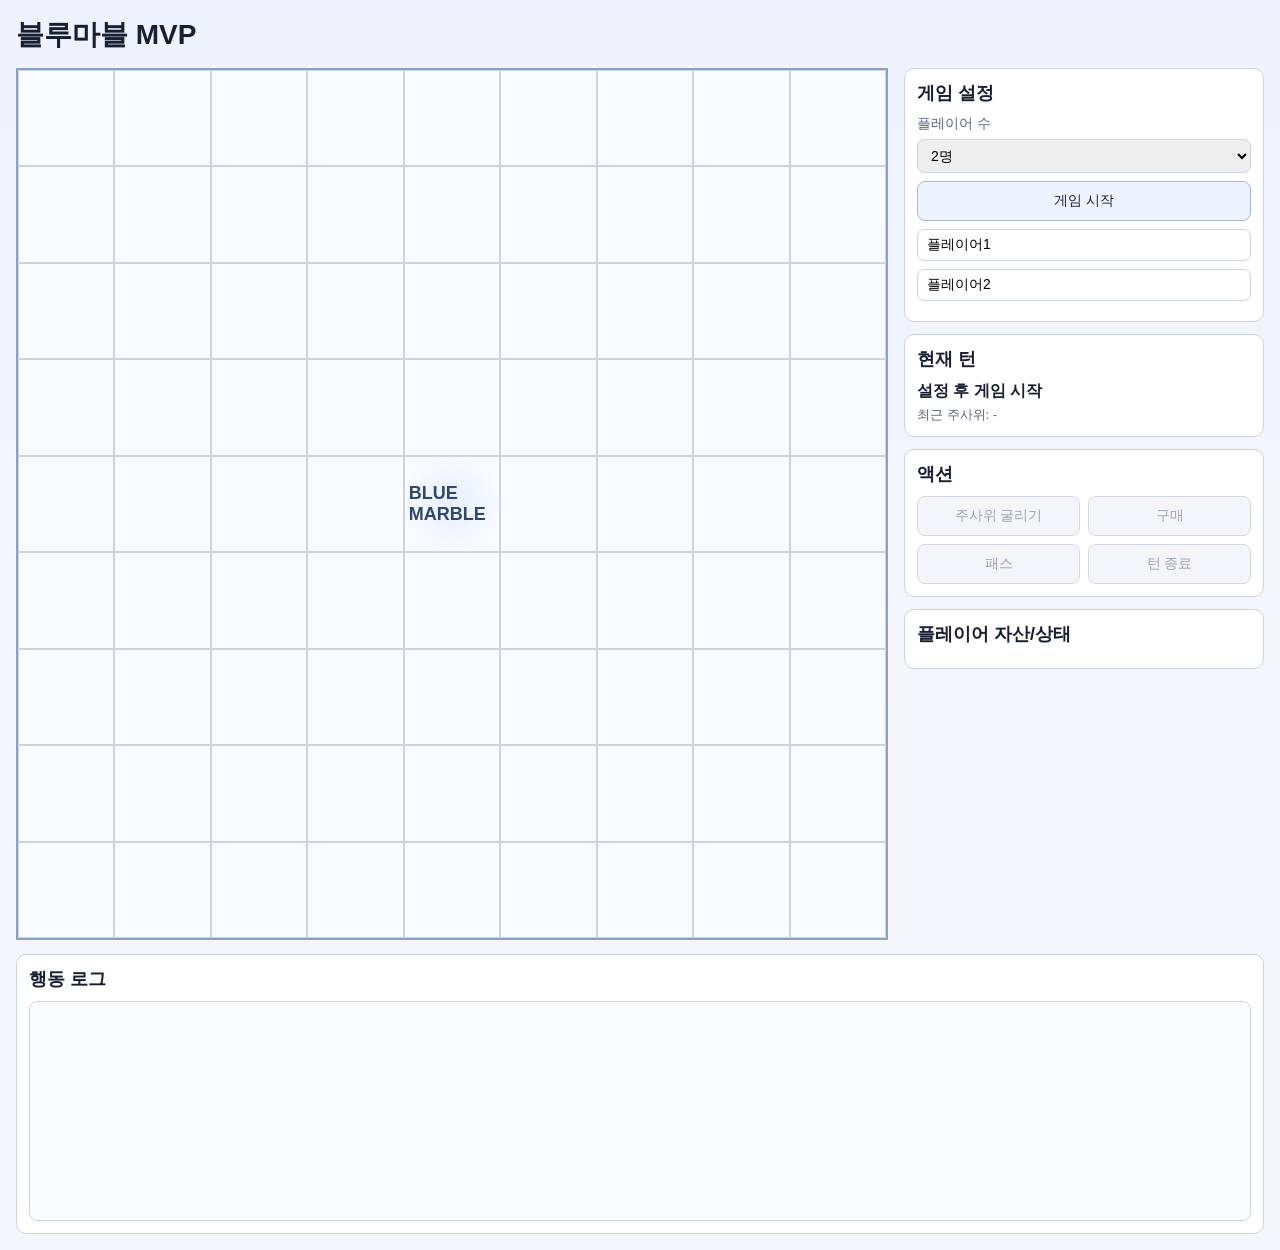
==== BlueMarble/index.html @ 724f2989 "BlueMarble" ====
﻿<!DOCTYPE html>
<html lang="ko">
<head>
  <meta charset="UTF-8" />
  <meta name="viewport" content="width=device-width, initial-scale=1.0" />
  <title>Blue Marble MVP</title>
  <link rel="stylesheet" href="style.css" />
</head>
<body>
  <main class="page">
    <h1>블루마블 MVP</h1>

    <section class="app-layout">
      <section class="board-section">
        <div id="board" class="board" aria-label="게임 보드"></div>
      </section>

      <aside class="side-panel">
        <section class="panel setup-panel">
          <h2>게임 설정</h2>
          <label for="player-count">플레이어 수</label>
          <select id="player-count">
            <option value="2" selected>2명</option>
            <option value="3">3명</option>
            <option value="4">4명</option>
          </select>
          <button id="start-btn">게임 시작</button>
          <div id="player-name-inputs" class="name-inputs"></div>
        </section>

        <section class="panel turn-panel">
          <h2>현재 턴</h2>
          <div id="turn-info" class="turn-info">설정 후 게임 시작</div>
          <div id="last-roll" class="last-roll">최근 주사위: -</div>
        </section>

        <section class="panel actions-panel">
          <h2>액션</h2>
          <div class="actions-grid">
            <button id="roll-btn">주사위 굴리기</button>
            <button id="buy-btn">구매</button>
            <button id="pass-btn">패스</button>
            <button id="end-turn-btn">턴 종료</button>
          </div>
        </section>

        <section class="panel players-panel">
          <h2>플레이어 자산/상태</h2>
          <ul id="players-list" class="players-list"></ul>
        </section>
        
      </aside>
    </section>

    <section class="panel log-panel">
      <h2>행동 로그</h2>
      <div id="log-list" class="log-list" aria-live="polite"></div>
    </section>
  </main>

  <div id="owned-cities-modal" class="modal-overlay" hidden>
    <div class="modal-card" role="dialog" aria-modal="true" aria-labelledby="owned-cities-title">
      <div class="modal-head">
        <h3 id="owned-cities-title">보유 도시</h3>
        <button id="owned-cities-close" class="modal-close" type="button" aria-label="닫기">닫기</button>
      </div>
      <div id="owned-cities-body" class="modal-body"></div>
    </div>
  </div>

  <div id="city-arrival-modal" class="modal-overlay" hidden>
    <div class="modal-card" role="dialog" aria-modal="true" aria-labelledby="city-arrival-title">
      <div class="modal-head">
        <h3 id="city-arrival-title">도시 정보</h3>
        <button id="city-arrival-close" class="modal-close" type="button" aria-label="닫기">닫기</button>
      </div>
      <div id="city-arrival-body" class="modal-body"></div>
      <div class="modal-actions">
        <button id="city-buy-btn" type="button">구매</button>
        <button id="city-pass-btn" type="button">패스</button>
        <button id="city-end-btn" type="button">턴 종료</button>
        <button id="city-build-house-btn" type="button">집 건설</button>
        <button id="city-build-building-btn" type="button">빌딩 건설</button>
        <button id="city-build-hotel-btn" type="button">호텔 건설</button>
      </div>
    </div>
  </div>

  <div id="toast-container" class="toast-container" aria-live="polite" aria-atomic="false"></div>

  <script src="app.js" defer></script>
</body>
</html>
---- BlueMarble/style.css ----
﻿:root {
  --bg: #f4f6fb;
  --panel: #ffffff;
  --line: #ccd3e0;
  --text: #172033;
  --muted: #5c677d;
  --start: #d8f3dc;
  --city: #e6eefc;
  --event: #fff3cd;
  --tax: #ffdce0;
  --island: #dcefff;
}

* {
  box-sizing: border-box;
}

body {
  margin: 0;
  background: linear-gradient(180deg, #eef3ff 0%, var(--bg) 60%);
  color: var(--text);
  font-family: "Segoe UI", "Noto Sans KR", sans-serif;
}

.page {
  max-width: 1300px;
  margin: 0 auto;
  padding: 16px;
}

h1,
h2 {
  margin: 0 0 10px;
}

h1 {
  font-size: 28px;
  margin-bottom: 14px;
}

h2 {
  font-size: 18px;
}

.app-layout {
  display: flex;
  gap: 16px;
  align-items: stretch;
}

.board-section {
  flex: 1;
  min-width: 0;
}

.board {
  --rows: 9;
  --cols: 9;
  display: grid;
  grid-template-columns: repeat(var(--cols), minmax(0, 1fr));
  grid-template-rows: repeat(var(--rows), minmax(0, 1fr));
  aspect-ratio: 1 / 1;
  width: 100%;
  border: 2px solid #8ca1c4;
  background: #f8fbff;
}

.board-cell {
  border: 1px solid var(--line);
  min-height: 62px;
  position: relative;
  padding: 4px;
  overflow: hidden;
  display: flex;
  flex-direction: column;
  gap: 2px;
}

.board-empty {
  background: #f8fbff;
}

.board-center {
  display: flex;
  align-items: center;
  justify-content: center;
  font-weight: 700;
  color: #32466b;
  font-size: 18px;
  background: radial-gradient(circle at center, #e7efff 0%, #f8fbff 75%);
}

.type-start {
  background: var(--start);
}

.type-city {
  background: var(--city);
}

.type-event {
  background: var(--event);
}

.type-tax {
  background: var(--tax);
}

.type-island {
  background: var(--island);
}

.tile-name {
  font-size: 12px;
  font-weight: 700;
  line-height: 1.2;
}

.tile-meta,
.tile-owner,
.tile-econ {
  font-size: 10px;
  line-height: 1.1;
  color: #334155;
}

.tokens {
  position: absolute;
  right: 4px;
  bottom: 4px;
  display: grid;
  grid-template-columns: repeat(2, auto);
  gap: 3px;
}

.token {
  width: 18px;
  height: 18px;
  border-radius: 999px;
  border: 1px solid rgba(0, 0, 0, 0.35);
  color: #ffffff;
  font-size: 10px;
  line-height: 16px;
  text-align: center;
  font-weight: 700;
}

.side-panel {
  width: 360px;
  display: flex;
  flex-direction: column;
  gap: 12px;
}

.panel {
  background: var(--panel);
  border: 1px solid var(--line);
  border-radius: 10px;
  padding: 12px;
}

.setup-panel label {
  display: block;
  margin-bottom: 6px;
  font-size: 14px;
  color: var(--muted);
}

.setup-panel select,
.setup-panel input {
  width: 100%;
  margin-bottom: 8px;
  border: 1px solid var(--line);
  border-radius: 7px;
  padding: 7px 9px;
  font-size: 14px;
}

.setup-panel button {
  width: 100%;
  margin-bottom: 8px;
  border: 1px solid #a9b6cf;
  background: #eef4ff;
  color: #18243a;
  border-radius: 8px;
  padding: 10px;
  font-size: 14px;
  cursor: pointer;
}

.setup-panel button:disabled {
  background: #f3f5f9;
  color: #9aa4b5;
  border-color: #d3d9e4;
  cursor: not-allowed;
}

.turn-info {
  font-size: 16px;
  font-weight: 700;
}

.last-roll {
  margin-top: 4px;
  color: var(--muted);
  font-size: 13px;
}

.players-list {
  list-style: none;
  margin: 0;
  padding: 0;
  display: flex;
  flex-direction: column;
  gap: 8px;
}

.player-item {
  border: 1px solid var(--line);
  border-radius: 8px;
  padding: 8px;
  background: #f9fbff;
  font-size: 13px;
}

.player-item.active {
  border-color: #3b82f6;
  background: #eaf2ff;
}

.player-item.bankrupt {
  opacity: 0.6;
  background: #f1f3f7;
}

.player-head {
  display: flex;
  justify-content: space-between;
  gap: 8px;
  font-weight: 700;
}

.player-lines {
  margin-top: 4px;
  color: #334155;
  line-height: 1.35;
}

.player-owned-btn {
  margin-top: 6px;
  border: 1px solid #95a5c2;
  border-radius: 6px;
  background: #f0f5ff;
  color: #1d2b46;
  padding: 4px 8px;
  font-size: 12px;
  cursor: pointer;
}

.player-owned-btn:disabled {
  cursor: not-allowed;
  color: #8a95ab;
  background: #f3f6fb;
  border-color: #c9d1df;
}

.actions-grid {
  display: grid;
  grid-template-columns: repeat(2, minmax(0, 1fr));
  gap: 8px;
}

.actions-grid button {
  border: 1px solid #a9b6cf;
  background: #eef4ff;
  color: #18243a;
  border-radius: 8px;
  padding: 10px;
  font-size: 14px;
  cursor: pointer;
}

.actions-grid button:disabled {
  background: #f3f5f9;
  color: #9aa4b5;
  border-color: #d3d9e4;
  cursor: not-allowed;
}

.log-panel {
  margin-top: 14px;
}

.log-list {
  height: 220px;
  overflow-y: auto;
  border: 1px solid var(--line);
  border-radius: 8px;
  background: #fbfcff;
  padding: 8px;
  font-family: Consolas, "Courier New", monospace;
  font-size: 12px;
  line-height: 1.35;
}

.log-line {
  padding: 2px 0;
  border-bottom: 1px dashed #e1e5ee;
}

.log-line:last-child {
  border-bottom: 0;
}

.modal-overlay {
  position: fixed;
  inset: 0;
  background: rgba(8, 16, 30, 0.45);
  display: flex;
  align-items: center;
  justify-content: center;
  padding: 18px;
  z-index: 1000;
}

.modal-overlay[hidden] {
  display: none;
}

.modal-card {
  width: min(520px, 100%);
  max-height: min(78vh, 620px);
  background: #ffffff;
  border: 1px solid #b9c4d8;
  border-radius: 12px;
  display: flex;
  flex-direction: column;
  overflow: hidden;
}

.modal-head {
  display: flex;
  justify-content: space-between;
  align-items: center;
  gap: 8px;
  padding: 12px;
  border-bottom: 1px solid #d6dde9;
}

.modal-head h3 {
  margin: 0;
  font-size: 18px;
}

.modal-close {
  border: 1px solid #a8b5cc;
  background: #f0f4fc;
  border-radius: 7px;
  padding: 6px 10px;
  font-size: 13px;
  cursor: pointer;
}

.modal-body {
  padding: 12px;
  overflow-y: auto;
  font-size: 13px;
}

.modal-actions {
  display: grid;
  grid-template-columns: repeat(3, minmax(0, 1fr));
  gap: 8px;
  padding: 12px;
  border-top: 1px solid #d6dde9;
  background: #f8fbff;
}

.modal-actions button {
  border: 1px solid #a9b6cf;
  background: #eef4ff;
  color: #18243a;
  border-radius: 8px;
  padding: 9px 8px;
  font-size: 13px;
  cursor: pointer;
}

.modal-actions button:disabled {
  background: #f3f5f9;
  color: #9aa4b5;
  border-color: #d3d9e4;
  cursor: not-allowed;
}

.city-info-lines {
  display: flex;
  flex-direction: column;
  gap: 6px;
}

.city-info-line {
  border: 1px solid #d1d9e7;
  border-radius: 8px;
  background: #f8fbff;
  padding: 8px;
}

.owned-list {
  list-style: none;
  margin: 0;
  padding: 0;
  display: flex;
  flex-direction: column;
  gap: 6px;
}

.owned-list li {
  border: 1px solid #d1d9e7;
  border-radius: 8px;
  padding: 8px;
  background: #f8fbff;
}

.toast-container {
  position: fixed;
  left: 16px;
  top: 16px;
  display: flex;
  flex-direction: column;
  gap: 8px;
  z-index: 1200;
  pointer-events: none;
}

.toast {
  min-width: 260px;
  max-width: min(420px, calc(100vw - 24px));
  border: 1px solid #9fb0cc;
  border-radius: 10px;
  background: #ffffff;
  color: #172033;
  padding: 10px 12px;
  box-shadow: 0 8px 20px rgba(12, 24, 45, 0.2);
  font-size: 13px;
  line-height: 1.35;
  pointer-events: auto;
  animation: toast-in 180ms ease-out;
}

.toast.closing {
  animation: toast-out 180ms ease-in forwards;
}

@keyframes toast-in {
  from {
    opacity: 0;
    transform: translateY(8px);
  }
  to {
    opacity: 1;
    transform: translateY(0);
  }
}

@keyframes toast-out {
  from {
    opacity: 1;
    transform: translateY(0);
  }
  to {
    opacity: 0;
    transform: translateY(8px);
  }
}

@media (max-width: 1024px) {
  .side-panel {
    width: 320px;
  }

  .board-cell {
    min-height: 56px;
  }
}

@media (max-width: 860px) {
  .app-layout {
    flex-direction: column;
  }

  .side-panel {
    width: 100%;
  }

  .board-cell {
    min-height: 50px;
  }
}

@media (max-width: 560px) {
  h1 {
    font-size: 24px;
  }

  .board-cell {
    min-height: 42px;
    padding: 3px;
  }

  .tile-name {
    font-size: 10px;
  }

  .tile-meta,
  .tile-owner,
  .tile-econ {
    font-size: 9px;
  }

  .token {
    width: 16px;
    height: 16px;
    line-height: 14px;
    font-size: 9px;
  }

  .actions-grid {
    grid-template-columns: 1fr;
  }

  .log-list {
    height: 190px;
  }

  .modal-actions {
    grid-template-columns: 1fr;
  }

  .toast-container {
    left: 12px;
    right: 12px;
    top: 12px;
  }

  .toast {
    min-width: 0;
    max-width: 100%;
  }
}
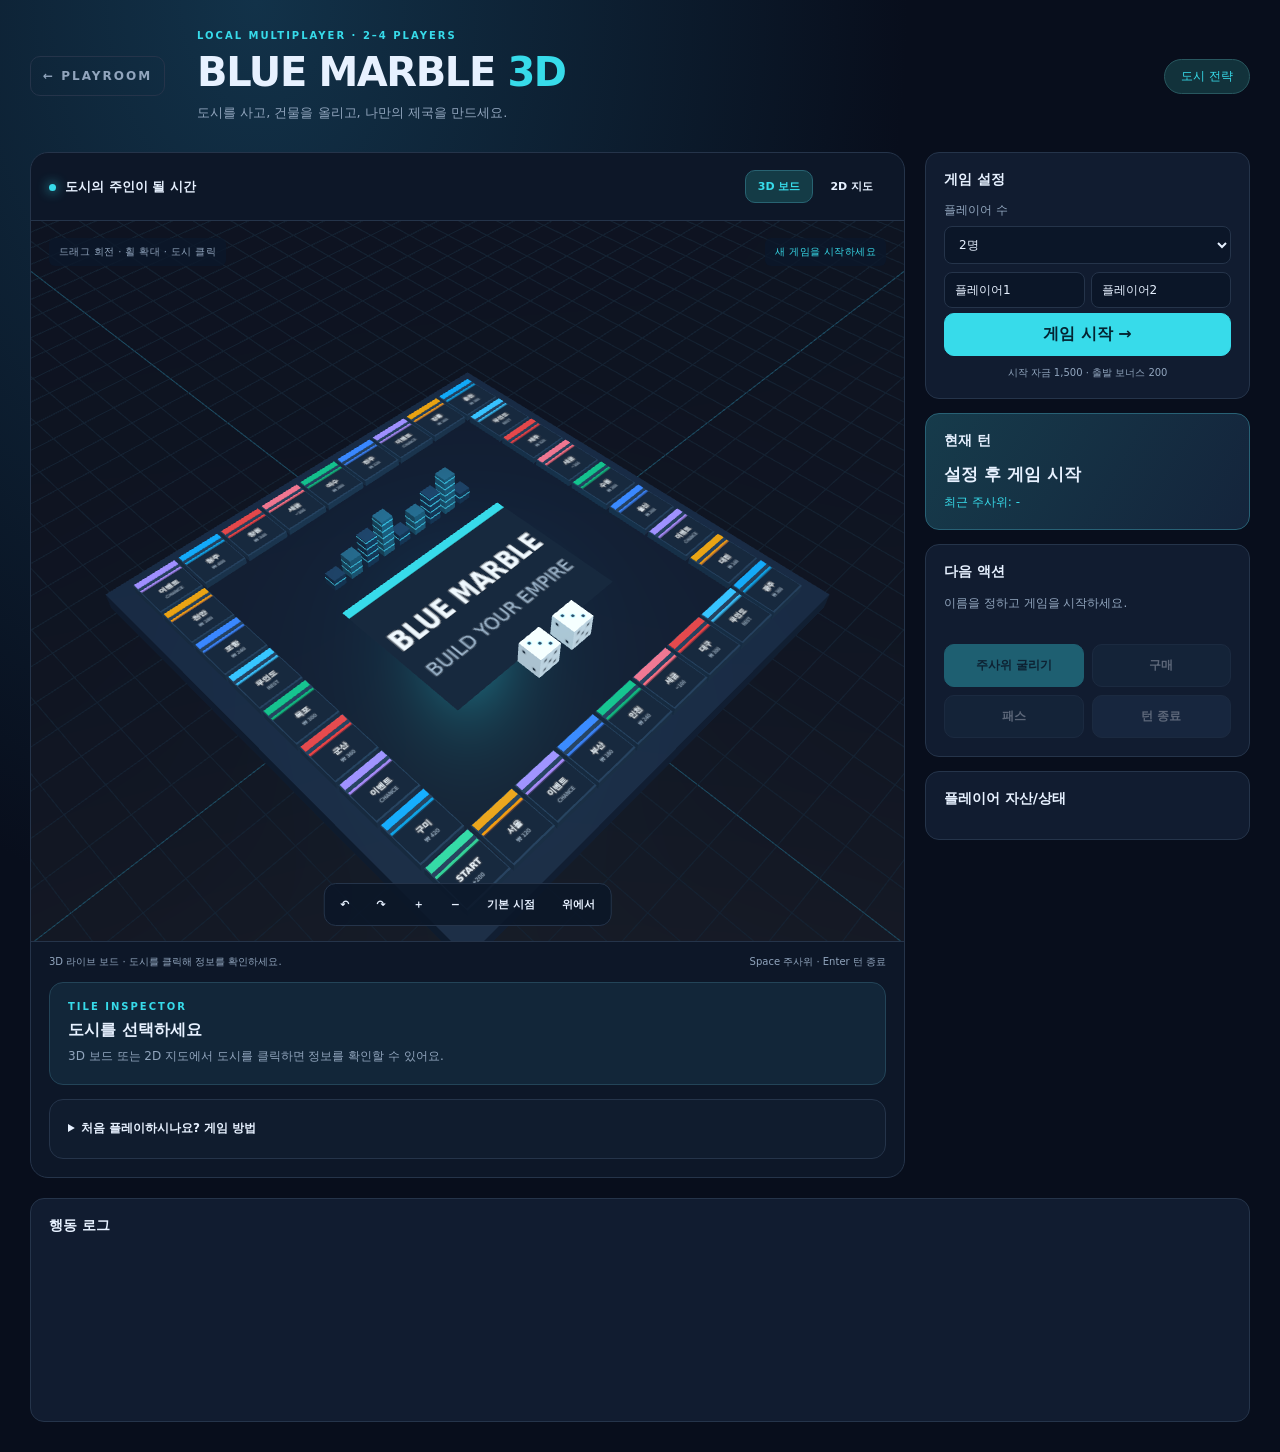
==== commit aec74384: "Improve PLAYROOM UI and playable 3D experiences across all games" ====
--- a/BlueMarble/index.html
+++ b/BlueMarble/index.html
@@ -1,18 +1,35 @@
-﻿<!DOCTYPE html>
+<!DOCTYPE html>
 <html lang="ko">
 <head>
   <meta charset="UTF-8" />
   <meta name="viewport" content="width=device-width, initial-scale=1.0" />
-  <title>Blue Marble MVP</title>
+  <meta name="theme-color" content="#080e1c" />
+  <title>Blue Marble 3D — PLAYROOM</title>
   <link rel="stylesheet" href="style.css" />
 </head>
 <body>
   <main class="page">
-    <h1>블루마블 MVP</h1>
+    <header class="game-header">
+      <a class="back-link" href="../">← PLAYROOM</a>
+      <div><p class="eyebrow">LOCAL MULTIPLAYER · 2–4 PLAYERS</p><h1>BLUE MARBLE <span>3D</span></h1><p class="subtitle">도시를 사고, 건물을 올리고, 나만의 제국을 만드세요.</p></div>
+      <span class="header-badge">도시 전략</span>
+    </header>
 
     <section class="app-layout">
       <section class="board-section">
+        <div class="board-toolbar">
+          <div><span class="live-dot"></span><strong>도시의 주인이 될 시간</strong></div>
+          <div class="view-switch" role="group" aria-label="보드 보기"><button id="view-3d" type="button" aria-pressed="false" disabled>3D 보드</button><button id="view-2d" type="button" aria-pressed="true">2D 지도</button></div>
+        </div>
+        <div id="scene-wrap" class="scene-wrap" hidden>
+          <div id="scene-3d" class="scene-3d" aria-label="3D 블루마블 보드. 드래그로 회전, 휠로 확대. 도시는 클릭해서 확인하세요."></div>
+          <div class="scene-caption"><span>드래그 회전 · 휠 확대 · 도시 클릭</span><span id="scene-status">3D 준비 중</span></div>
+          <div class="camera-controls" role="group" aria-label="카메라 조절"><button id="camera-left" type="button" aria-label="왼쪽 회전">↶</button><button id="camera-right" type="button" aria-label="오른쪽 회전">↷</button><button id="camera-in" type="button" aria-label="확대">＋</button><button id="camera-out" type="button" aria-label="축소">−</button><button id="camera-home" type="button">기본 시점</button><button id="camera-top" type="button">위에서</button></div>
+        </div>
         <div id="board" class="board" aria-label="게임 보드"></div>
+        <div class="board-footer"><span id="view-status" role="status">2D 지도 · 3D 보드를 준비하고 있습니다.</span><span>Space 주사위 · Enter 턴 종료</span></div>
+        <section class="panel tile-inspector" aria-live="polite"><div><p class="eyebrow">TILE INSPECTOR</p><h2 id="tile-inspector-title">도시를 선택하세요</h2><p id="tile-inspector-info">3D 보드 또는 2D 지도에서 도시를 클릭하면 정보를 확인할 수 있어요.</p></div><button id="inspect-action" type="button" hidden>현재 도시 액션</button></section>
+        <details class="panel rules-panel"><summary>처음 플레이하시나요? 게임 방법</summary><p>2~4명이 한 기기에서 번갈아 플레이합니다. 이름을 정한 뒤 게임을 시작하고 주사위를 굴리세요. 빈 도시에 도착하면 구매하거나 패스할 수 있습니다. 본인 도시에 집·빌딩·호텔을 지어 임대료를 올리고, 상대 도시에 도착하면 임대료를 냅니다.</p><p>출발점을 지나면 200을 받고, 세금은 100, 무인도는 다음 턴 한 번 쉬기입니다. 이벤트는 이동·은행 납부·도시 강탈을 일으킵니다. 마지막까지 파산하지 않은 플레이어가 승리합니다.</p></details>
       </section>
 
       <aside class="side-panel">
@@ -24,8 +41,8 @@
             <option value="3">3명</option>
             <option value="4">4명</option>
           </select>
-          <button id="start-btn">게임 시작</button>
           <div id="player-name-inputs" class="name-inputs"></div>
+          <button id="start-btn">게임 시작</button><p class="setup-hint">시작 자금 1,500 · 출발 보너스 200</p>
         </section>
 
         <section class="panel turn-panel">
@@ -35,7 +52,7 @@
         </section>
 
         <section class="panel actions-panel">
-          <h2>액션</h2>
+          <h2>다음 액션</h2><p id="action-hint" class="action-hint">플레이어 이름을 정하고 게임을 시작하세요.</p>
           <div class="actions-grid">
             <button id="roll-btn">주사위 굴리기</button>
             <button id="buy-btn">구매</button>
@@ -89,5 +106,6 @@
   <div id="toast-container" class="toast-container" aria-live="polite" aria-atomic="false"></div>
 
   <script src="app.js" defer></script>
+  <script type="module" src="scene.js"></script>
 </body>
 </html>
--- a/BlueMarble/style.css
+++ b/BlueMarble/style.css
@@ -1,550 +1,896 @@
-﻿:root {
-  --bg: #f4f6fb;
-  --panel: #ffffff;
-  --line: #ccd3e0;
-  --text: #172033;
-  --muted: #5c677d;
-  --start: #d8f3dc;
-  --city: #e6eefc;
-  --event: #fff3cd;
-  --tax: #ffdce0;
-  --island: #dcefff;
+:root {
+  color-scheme:dark;
+  --bg:#080e1c;
+  --panel:#111c30;
+  --line:#25344a;
+  --text:#e7f1ff;
+  --muted:#91a5bd;
+  --accent:#37dbea;
+  --start:#133e35;
+  --city:#182c43;
+  --event:#30254b;
+  --tax:#442634;
+  --island:#173c51;
+  font-family:Inter,"Noto Sans KR",system-ui,sans-serif;
 }
 
 * {
-  box-sizing: border-box;
+  box-sizing:border-box;
 }
 
 body {
-  margin: 0;
-  background: linear-gradient(180deg, #eef3ff 0%, var(--bg) 60%);
-  color: var(--text);
-  font-family: "Segoe UI", "Noto Sans KR", sans-serif;
+  margin:0;
+  background:radial-gradient(ellipse at 20% 0,#123249 0,transparent 45%),var(--bg);
+  color:var(--text);
+}
+
+button,input,select {
+  font:inherit;
+}
+
+button,a,input,select,summary {
+  touch-action:manipulation;
+}
+
+button {
+  border:1px solid #30465f;
+  background:#1b3048;
+  color:var(--text);
+  border-radius:10px;
+  padding:10px 14px;
+  cursor:pointer;
+  font-weight:600;
+  transition:background .15s,border-color .15s;
+}
+
+button:hover:not(:disabled) {
+  border-color:var(--accent);
+  background:#25405b;
+}
+
+button:disabled {
+  opacity:.35;
+  cursor:not-allowed;
+}
+
+button:focus-visible,a:focus-visible,input:focus-visible,select:focus-visible,summary:focus-visible,.board-cell:focus-visible {
+  outline:3px solid var(--accent);
+  outline-offset:3px;
+}
+
+[hidden] {
+  display:none!important;
 }
 
 .page {
-  max-width: 1300px;
-  margin: 0 auto;
-  padding: 16px;
-}
-
-h1,
+  max-width:1500px;
+  margin:auto;
+  padding:30px;
+}
+
+.game-header {
+  display:flex;
+  align-items:center;
+  gap:32px;
+  margin:0 0 30px;
+}
+
+.back-link {
+  color:var(--muted);
+  text-decoration:none;
+  font-size:12px;
+  font-weight:800;
+  letter-spacing:2px;
+  border:1px solid var(--line);
+  border-radius:10px;
+  padding:12px;
+  white-space:nowrap;
+}
+
+.back-link:hover {
+  color:var(--accent);
+}
+
+.eyebrow {
+  color:var(--accent);
+  letter-spacing:2px;
+  font-size:10px;
+  font-weight:800;
+  margin:0 0 8px;
+}
+
+h1 {
+  font-size:clamp(23px,3.3vw,40px);
+  letter-spacing:-1.4px;
+  margin:0;
+  font-weight:900;
+}
+
+h1 span {
+  color:var(--accent);
+}
+
+.subtitle {
+  font-size:13px;
+  color:var(--muted);
+  margin:9px 0 0;
+}
+
+.header-badge {
+  margin-left:auto;
+  white-space:nowrap;
+  border:1px solid #28575f;
+  background:#12323b;
+  color:var(--accent);
+  border-radius:100px;
+  padding:8px 16px;
+  font-size:12px;
+}
+
+.app-layout {
+  display:grid;
+  grid-template-columns:minmax(0,1fr) 325px;
+  gap:20px;
+  align-items:start;
+}
+
+.board-section {
+  min-width:0;
+  border:1px solid var(--line);
+  background:#0d1728;
+  border-radius:18px;
+  overflow:hidden;
+}
+
+.board-toolbar {
+  display:flex;
+  justify-content:space-between;
+  align-items:center;
+  gap:10px;
+  padding:17px 18px;
+  border-bottom:1px solid var(--line);
+  font-size:13px;
+}
+
+.live-dot {
+  display:inline-block;
+  background:var(--accent);
+  width:7px;
+  height:7px;
+  border-radius:50%;
+  margin-right:9px;
+  box-shadow:0 0 12px #37dbea;
+}
+
+.view-switch {
+  display:flex;
+  gap:4px;
+}
+
+.view-switch button {
+  font-size:11px;
+  padding:8px 12px;
+  background:transparent;
+  border-color:transparent;
+  white-space:nowrap;
+}
+
+.view-switch button[aria-pressed="true"] {
+  background:#143b46;
+  color:var(--accent);
+  border-color:#286372;
+}
+
+.scene-wrap {
+  position:relative;
+}
+
+.scene-3d {
+  height:clamp(410px,57vw,720px);
+  width:100%;
+  overflow:hidden;
+}
+
+.scene-3d canvas {
+  width:100%;
+  height:100%;
+  display:block;
+  touch-action:none;
+  cursor:grab;
+}
+
+.scene-3d canvas:active {
+  cursor:grabbing;
+}
+
+.scene-caption {
+  position:absolute;
+  top:17px;
+  left:18px;
+  right:18px;
+  display:flex;
+  justify-content:space-between;
+  gap:12px;
+  pointer-events:none;
+  font-size:10px;
+  color:var(--muted);
+  letter-spacing:.4px;
+}
+
+.scene-caption span {
+  padding:7px 10px;
+  background:#0c182bba;
+  border-radius:6px;
+}
+
+#scene-status {
+  color:var(--accent);
+}
+
+.camera-controls {
+  position:absolute;
+  bottom:15px;
+  left:50%;
+  transform:translateX(-50%);
+  display:flex;
+  gap:5px;
+  background:#0b1729d9;
+  padding:5px;
+  border:1px solid var(--line);
+  border-radius:12px;
+  white-space:nowrap;
+}
+
+.camera-controls button {
+  padding:7px 10px;
+  font-size:11px;
+  border-color:transparent;
+  background:transparent;
+}
+
+.board-footer {
+  display:flex;
+  justify-content:space-between;
+  gap:10px;
+  padding:13px 18px;
+  border-top:1px solid var(--line);
+  font-size:10px;
+  color:var(--muted);
+}
+
+.board-footer span:last-child {
+  white-space:nowrap;
+}
+
+.board {
+  --rows:9;
+  --cols:9;
+  display:grid;
+  grid-template-columns:repeat(var(--cols),minmax(0,1fr));
+  grid-template-rows:repeat(var(--rows),minmax(0,1fr));
+  aspect-ratio:1/1;
+  width:100%;
+  background:#0d1728;
+}
+
+.board-cell {
+  border:1px solid #26394e;
+  min-height:48px;
+  position:relative;
+  padding:5px;
+  overflow:hidden;
+  display:flex;
+  flex-direction:column;
+  gap:3px;
+}
+
+.board-cell[data-tile-id] {
+  cursor:pointer;
+}
+
+.board-cell[data-tile-id]:hover {
+  filter:brightness(1.3);
+}
+
+.board-empty {
+  background:#0d1728;
+  border-color:#0d1728;
+}
+
+.board-center {
+  display:flex;
+  align-items:center;
+  justify-content:center;
+  color:var(--accent);
+  font-size:12px;
+  font-weight:900;
+}
+
+.type-start {
+  background:var(--start);
+}
+
+.type-city {
+  background:var(--city);
+}
+
+.type-event {
+  background:var(--event);
+}
+
+.type-tax {
+  background:var(--tax);
+}
+
+.type-island {
+  background:var(--island);
+}
+
+.tile-name {
+  font-size:12px;
+  font-weight:700;
+  line-height:1.2;
+}
+
+.tile-meta,.tile-owner,.tile-econ {
+  font-size:9px;
+  line-height:1.25;
+  color:#adc3da;
+}
+
+.tokens {
+  position:absolute;
+  right:4px;
+  bottom:4px;
+  display:grid;
+  grid-template-columns:repeat(2,auto);
+  gap:3px;
+}
+
+.token {
+  width:18px;
+  height:18px;
+  border-radius:50%;
+  border:1px solid #ffffff80;
+  color:#fff;
+  font-size:10px;
+  line-height:16px;
+  text-align:center;
+  font-weight:700;
+}
+
+.side-panel {
+  display:flex;
+  flex-direction:column;
+  gap:14px;
+}
+
+.panel {
+  background:var(--panel);
+  border:1px solid var(--line);
+  border-radius:14px;
+  padding:18px;
+}
+
 h2 {
-  margin: 0 0 10px;
-}
-
-h1 {
-  font-size: 28px;
-  margin-bottom: 14px;
-}
-
-h2 {
-  font-size: 18px;
-}
-
-.app-layout {
-  display: flex;
-  gap: 16px;
-  align-items: stretch;
-}
-
-.board-section {
-  flex: 1;
-  min-width: 0;
-}
-
-.board {
-  --rows: 9;
-  --cols: 9;
-  display: grid;
-  grid-template-columns: repeat(var(--cols), minmax(0, 1fr));
-  grid-template-rows: repeat(var(--rows), minmax(0, 1fr));
-  aspect-ratio: 1 / 1;
-  width: 100%;
-  border: 2px solid #8ca1c4;
-  background: #f8fbff;
-}
-
-.board-cell {
-  border: 1px solid var(--line);
-  min-height: 62px;
-  position: relative;
-  padding: 4px;
-  overflow: hidden;
-  display: flex;
-  flex-direction: column;
-  gap: 2px;
-}
-
-.board-empty {
-  background: #f8fbff;
-}
-
-.board-center {
-  display: flex;
-  align-items: center;
-  justify-content: center;
-  font-weight: 700;
-  color: #32466b;
-  font-size: 18px;
-  background: radial-gradient(circle at center, #e7efff 0%, #f8fbff 75%);
-}
-
-.type-start {
-  background: var(--start);
-}
-
-.type-city {
-  background: var(--city);
-}
-
-.type-event {
-  background: var(--event);
-}
-
-.type-tax {
-  background: var(--tax);
-}
-
-.type-island {
-  background: var(--island);
-}
-
-.tile-name {
-  font-size: 12px;
-  font-weight: 700;
-  line-height: 1.2;
-}
-
-.tile-meta,
-.tile-owner,
-.tile-econ {
-  font-size: 10px;
-  line-height: 1.1;
-  color: #334155;
-}
-
-.tokens {
-  position: absolute;
-  right: 4px;
-  bottom: 4px;
-  display: grid;
-  grid-template-columns: repeat(2, auto);
-  gap: 3px;
-}
-
-.token {
-  width: 18px;
-  height: 18px;
-  border-radius: 999px;
-  border: 1px solid rgba(0, 0, 0, 0.35);
-  color: #ffffff;
-  font-size: 10px;
-  line-height: 16px;
-  text-align: center;
-  font-weight: 700;
-}
-
-.side-panel {
-  width: 360px;
-  display: flex;
-  flex-direction: column;
-  gap: 12px;
-}
-
-.panel {
-  background: var(--panel);
-  border: 1px solid var(--line);
-  border-radius: 10px;
-  padding: 12px;
+  font-size:14px;
+  margin:0 0 13px;
 }
 
 .setup-panel label {
-  display: block;
-  margin-bottom: 6px;
-  font-size: 14px;
-  color: var(--muted);
-}
-
-.setup-panel select,
-.setup-panel input {
-  width: 100%;
-  margin-bottom: 8px;
-  border: 1px solid var(--line);
-  border-radius: 7px;
-  padding: 7px 9px;
-  font-size: 14px;
+  display:block;
+  margin-bottom:7px;
+  font-size:12px;
+  color:var(--muted);
+}
+
+input,select {
+  width:100%;
+  background:#0b1628;
+  color:var(--text);
+  border:1px solid var(--line);
+  border-radius:8px;
+  padding:10px;
+  margin-bottom:8px;
+  font-size:12px;
 }
 
 .setup-panel button {
-  width: 100%;
-  margin-bottom: 8px;
-  border: 1px solid #a9b6cf;
-  background: #eef4ff;
-  color: #18243a;
-  border-radius: 8px;
-  padding: 10px;
-  font-size: 14px;
-  cursor: pointer;
-}
-
-.setup-panel button:disabled {
-  background: #f3f5f9;
-  color: #9aa4b5;
-  border-color: #d3d9e4;
-  cursor: not-allowed;
+  width:100%;
+  margin-top:5px;
+  background:var(--accent);
+  color:#042331;
+  border-color:var(--accent);
+}
+
+.setup-panel button:hover:not(:disabled) {
+  background:#71ebf5;
+}
+
+.name-inputs {
+  display:grid;
+  grid-template-columns:1fr 1fr;
+  gap:6px;
+}
+
+.name-inputs input {
+  min-width:0;
+  margin:0;
+}
+
+.setup-hint {
+  color:var(--muted);
+  font-size:10px;
+  text-align:center;
+  margin:10px 0 0;
+}
+
+.turn-panel {
+  background:linear-gradient(120deg,#163b4b,#14243b);
+  border-color:#286175;
 }
 
 .turn-info {
-  font-size: 16px;
-  font-weight: 700;
+  font-size:17px;
+  font-weight:800;
 }
 
 .last-roll {
-  margin-top: 4px;
-  color: var(--muted);
-  font-size: 13px;
+  margin-top:8px;
+  color:var(--accent);
+  font-size:12px;
+}
+
+.action-hint {
+  color:var(--muted);
+  font-size:12px;
+  line-height:1.6;
+  margin:0 0 12px;
+  min-height:38px;
+}
+
+.actions-grid {
+  display:grid;
+  grid-template-columns:1fr 1fr;
+  gap:8px;
+}
+
+.actions-grid button {
+  font-size:12px;
+  padding:12px 7px;
+}
+
+#roll-btn {
+  background:var(--accent);
+  color:#062b36;
+  border-color:var(--accent);
+}
+
+#end-turn-btn {
+  background:#243958;
 }
 
 .players-list {
-  list-style: none;
-  margin: 0;
-  padding: 0;
-  display: flex;
-  flex-direction: column;
-  gap: 8px;
+  list-style:none;
+  margin:0;
+  padding:0;
+  display:flex;
+  flex-direction:column;
+  gap:8px;
 }
 
 .player-item {
-  border: 1px solid var(--line);
-  border-radius: 8px;
-  padding: 8px;
-  background: #f9fbff;
-  font-size: 13px;
+  border:1px solid var(--line);
+  border-radius:9px;
+  padding:12px;
+  background:#0d1728;
+  font-size:12px;
 }
 
 .player-item.active {
-  border-color: #3b82f6;
-  background: #eaf2ff;
+  border-color:#34ccdf;
+  background:#123040;
 }
 
 .player-item.bankrupt {
-  opacity: 0.6;
-  background: #f1f3f7;
+  opacity:.5;
 }
 
 .player-head {
-  display: flex;
-  justify-content: space-between;
-  gap: 8px;
-  font-weight: 700;
+  display:flex;
+  justify-content:space-between;
+  gap:8px;
+  font-weight:700;
 }
 
 .player-lines {
-  margin-top: 4px;
-  color: #334155;
-  line-height: 1.35;
+  margin-top:8px;
+  color:var(--muted);
+  line-height:1.7;
+  font-size:10px;
 }
 
 .player-owned-btn {
-  margin-top: 6px;
-  border: 1px solid #95a5c2;
-  border-radius: 6px;
-  background: #f0f5ff;
-  color: #1d2b46;
-  padding: 4px 8px;
-  font-size: 12px;
-  cursor: pointer;
-}
-
-.player-owned-btn:disabled {
-  cursor: not-allowed;
-  color: #8a95ab;
-  background: #f3f6fb;
-  border-color: #c9d1df;
-}
-
-.actions-grid {
-  display: grid;
-  grid-template-columns: repeat(2, minmax(0, 1fr));
-  gap: 8px;
-}
-
-.actions-grid button {
-  border: 1px solid #a9b6cf;
-  background: #eef4ff;
-  color: #18243a;
-  border-radius: 8px;
-  padding: 10px;
-  font-size: 14px;
-  cursor: pointer;
-}
-
-.actions-grid button:disabled {
-  background: #f3f5f9;
-  color: #9aa4b5;
-  border-color: #d3d9e4;
-  cursor: not-allowed;
+  margin-top:9px;
+  font-size:10px;
+  padding:5px 9px;
+}
+
+.tile-inspector {
+  margin:0 18px 14px;
+  display:flex;
+  align-items:center;
+  justify-content:space-between;
+  gap:15px;
+  background:#122639;
+  border-color:#234458;
+}
+
+.tile-inspector h2 {
+  font-size:16px;
+  margin:0 0 6px;
+}
+
+.tile-inspector p:last-child {
+  font-size:12px;
+  color:var(--muted);
+  line-height:1.6;
+  margin:0;
+}
+
+.tile-inspector button {
+  font-size:11px;
+  flex-shrink:0;
+}
+
+.rules-panel {
+  margin:0 18px 18px;
+  background:#101c2e;
+  font-size:12px;
+  color:var(--muted);
+  line-height:1.8;
+}
+
+.rules-panel summary {
+  cursor:pointer;
+  color:var(--text);
+  font-weight:600;
+}
+
+.rules-panel p:last-child {
+  margin-bottom:0;
 }
 
 .log-panel {
-  margin-top: 14px;
+  margin-top:20px;
 }
 
 .log-list {
-  height: 220px;
-  overflow-y: auto;
-  border: 1px solid var(--line);
-  border-radius: 8px;
-  background: #fbfcff;
-  padding: 8px;
-  font-family: Consolas, "Courier New", monospace;
-  font-size: 12px;
-  line-height: 1.35;
+  height:155px;
+  overflow-y:auto;
+  font-size:11px;
+  color:var(--muted);
+  line-height:1.65;
 }
 
 .log-line {
-  padding: 2px 0;
-  border-bottom: 1px dashed #e1e5ee;
+  padding:6px 0;
+  border-bottom:1px solid #24334a;
 }
 
 .log-line:last-child {
-  border-bottom: 0;
+  border:0;
 }
 
 .modal-overlay {
-  position: fixed;
-  inset: 0;
-  background: rgba(8, 16, 30, 0.45);
-  display: flex;
-  align-items: center;
-  justify-content: center;
-  padding: 18px;
-  z-index: 1000;
-}
-
-.modal-overlay[hidden] {
-  display: none;
+  position:fixed;
+  inset:0;
+  background:#030a16c7;
+  backdrop-filter:blur(8px);
+  display:flex;
+  align-items:center;
+  justify-content:center;
+  padding:18px;
+  z-index:1000;
 }
 
 .modal-card {
-  width: min(520px, 100%);
-  max-height: min(78vh, 620px);
-  background: #ffffff;
-  border: 1px solid #b9c4d8;
-  border-radius: 12px;
-  display: flex;
-  flex-direction: column;
-  overflow: hidden;
+  width:min(540px,100%);
+  max-height:85vh;
+  background:#111f34;
+  border:1px solid #36556c;
+  border-radius:17px;
+  display:flex;
+  flex-direction:column;
+  overflow:hidden;
+  box-shadow:0 30px 100px #0007;
 }
 
 .modal-head {
-  display: flex;
-  justify-content: space-between;
-  align-items: center;
-  gap: 8px;
-  padding: 12px;
-  border-bottom: 1px solid #d6dde9;
+  display:flex;
+  justify-content:space-between;
+  align-items:center;
+  gap:8px;
+  padding:18px;
+  border-bottom:1px solid var(--line);
 }
 
 .modal-head h3 {
-  margin: 0;
-  font-size: 18px;
+  margin:0;
+  font-size:18px;
 }
 
 .modal-close {
-  border: 1px solid #a8b5cc;
-  background: #f0f4fc;
-  border-radius: 7px;
-  padding: 6px 10px;
-  font-size: 13px;
-  cursor: pointer;
+  padding:6px 10px;
+  font-size:12px;
 }
 
 .modal-body {
-  padding: 12px;
-  overflow-y: auto;
-  font-size: 13px;
+  padding:18px;
+  overflow-y:auto;
+  font-size:13px;
 }
 
 .modal-actions {
-  display: grid;
-  grid-template-columns: repeat(3, minmax(0, 1fr));
-  gap: 8px;
-  padding: 12px;
-  border-top: 1px solid #d6dde9;
-  background: #f8fbff;
+  display:grid;
+  grid-template-columns:repeat(3,minmax(0,1fr));
+  gap:8px;
+  padding:18px;
+  border-top:1px solid var(--line);
+  background:#0d1829;
 }
 
 .modal-actions button {
-  border: 1px solid #a9b6cf;
-  background: #eef4ff;
-  color: #18243a;
-  border-radius: 8px;
-  padding: 9px 8px;
-  font-size: 13px;
-  cursor: pointer;
-}
-
-.modal-actions button:disabled {
-  background: #f3f5f9;
-  color: #9aa4b5;
-  border-color: #d3d9e4;
-  cursor: not-allowed;
+  font-size:12px;
+  padding:11px 7px;
+}
+
+#city-buy-btn {
+  background:#167e80;
+}
+
+#city-end-btn {
+  background:#28496c;
 }
 
 .city-info-lines {
-  display: flex;
-  flex-direction: column;
-  gap: 6px;
-}
-
-.city-info-line {
-  border: 1px solid #d1d9e7;
-  border-radius: 8px;
-  background: #f8fbff;
-  padding: 8px;
+  display:flex;
+  flex-direction:column;
+  gap:8px;
+}
+
+.city-info-line,.owned-list li {
+  border:1px solid var(--line);
+  border-radius:9px;
+  background:#15283e;
+  padding:12px;
+  line-height:1.7;
 }
 
 .owned-list {
-  list-style: none;
-  margin: 0;
-  padding: 0;
-  display: flex;
-  flex-direction: column;
-  gap: 6px;
-}
-
-.owned-list li {
-  border: 1px solid #d1d9e7;
-  border-radius: 8px;
-  padding: 8px;
-  background: #f8fbff;
+  list-style:none;
+  margin:0;
+  padding:0;
+  display:flex;
+  flex-direction:column;
+  gap:8px;
 }
 
 .toast-container {
-  position: fixed;
-  left: 16px;
-  top: 16px;
-  display: flex;
-  flex-direction: column;
-  gap: 8px;
-  z-index: 1200;
-  pointer-events: none;
+  position:fixed;
+  right:18px;
+  top:18px;
+  display:flex;
+  flex-direction:column;
+  gap:8px;
+  z-index:1200;
+  pointer-events:none;
 }
 
 .toast {
-  min-width: 260px;
-  max-width: min(420px, calc(100vw - 24px));
-  border: 1px solid #9fb0cc;
-  border-radius: 10px;
-  background: #ffffff;
-  color: #172033;
-  padding: 10px 12px;
-  box-shadow: 0 8px 20px rgba(12, 24, 45, 0.2);
-  font-size: 13px;
-  line-height: 1.35;
-  pointer-events: auto;
-  animation: toast-in 180ms ease-out;
+  max-width:min(420px,calc(100vw - 36px));
+  border:1px solid #327d88;
+  border-radius:12px;
+  background:#123443;
+  color:#e7faff;
+  padding:14px 17px;
+  box-shadow:0 8px 25px #0005;
+  font-size:12px;
+  line-height:1.6;
+  pointer-events:auto;
+  animation:toast-in .18s ease-out;
 }
 
 .toast.closing {
-  animation: toast-out 180ms ease-in forwards;
+  animation:toast-out .18s ease-in forwards;
 }
 
 @keyframes toast-in {
   from {
-    opacity: 0;
-    transform: translateY(8px);
+    opacity:0;
+    transform:translateY(-8px);
   }
   to {
-    opacity: 1;
-    transform: translateY(0);
+    opacity:1;
+    transform:translateY(0);
   }
 }
 
 @keyframes toast-out {
-  from {
-    opacity: 1;
-    transform: translateY(0);
-  }
   to {
-    opacity: 0;
-    transform: translateY(8px);
-  }
-}
-
-@media (max-width: 1024px) {
+    opacity:0;
+    transform:translateY(-8px);
+  }
+}
+
+@media(max-width:1050px) {
+  .page {
+    padding:20px;
+  }
+  .app-layout {
+    grid-template-columns:minmax(0,1fr) 285px;
+  }
+  .scene-3d {
+    height:540px;
+  }
+  .board-cell {
+    padding:3px;
+  }
+  .tile-name {
+    font-size:10px;
+  }
+  .tile-meta,.tile-owner,.tile-econ {
+    font-size:8px;
+  }
+  .board-footer {
+    flex-direction:column;
+  }
+}
+
+@media(max-width:800px) {
+  .game-header {
+    gap:17px;
+  }
+  .header-badge {
+    display:none;
+  }
+  .app-layout {
+    grid-template-columns:1fr;
+  }
   .side-panel {
-    width: 320px;
-  }
-
+    display:grid;
+    grid-template-columns:1fr 1fr;
+  }
+  .players-panel {
+    grid-column:1/-1;
+  }
+  .players-list {
+    display:grid;
+    grid-template-columns:1fr 1fr;
+  }
+  .scene-3d {
+    height:560px;
+  }
   .board-cell {
-    min-height: 56px;
-  }
-}
-
-@media (max-width: 860px) {
-  .app-layout {
-    flex-direction: column;
-  }
-
+    min-height:46px;
+  }
+  .log-panel {
+    margin-top:14px;
+  }
+  .scene-caption {
+    top:12px;
+    left:12px;
+    right:12px;
+  }
+}
+
+@media(max-width:520px) {
+  .page {
+    padding:12px;
+  }
+  .game-header {
+    gap:12px;
+    margin-bottom:20px;
+  }
+  .back-link {
+    padding:10px 7px;
+    font-size:9px;
+    letter-spacing:1px;
+  }
+  .subtitle {
+    font-size:11px;
+    line-height:1.5;
+  }
+  .eyebrow {
+    font-size:8px;
+  }
+  .board-toolbar {
+    padding:12px;
+    font-size:10px;
+  }
+  .view-switch button {
+    font-size:10px;
+    padding:7px 8px;
+  }
+  .scene-3d {
+    height:440px;
+  }
+  .scene-caption {
+    font-size:8px;
+  }
+  .scene-caption span {
+    padding:5px 6px;
+  }
+  .camera-controls {
+    gap:2px;
+  }
+  .camera-controls button {
+    padding:7px;
+    font-size:10px;
+  }
+  .panel {
+    padding:14px;
+  }
   .side-panel {
-    width: 100%;
-  }
-
+    grid-template-columns:1fr;
+  }
+  .players-list {
+    grid-template-columns:1fr 1fr;
+  }
+  .player-item {
+    padding:10px;
+  }
+  .player-head {
+    flex-direction:column;
+    gap:5px;
+  }
+  .tile-inspector {
+    margin:0 12px 12px;
+    align-items:flex-start;
+    flex-direction:column;
+  }
+  .rules-panel {
+    margin:0 12px 12px;
+  }
   .board-cell {
-    min-height: 50px;
-  }
-}
-
-@media (max-width: 560px) {
-  h1 {
-    font-size: 24px;
-  }
-
-  .board-cell {
-    min-height: 42px;
-    padding: 3px;
-  }
-
+    min-height:34px;
+    padding:2px;
+    gap:1px;
+  }
   .tile-name {
-    font-size: 10px;
-  }
-
-  .tile-meta,
-  .tile-owner,
-  .tile-econ {
-    font-size: 9px;
-  }
-
+    font-size:9px;
+  }
+  .tile-meta {
+    display:none;
+  }
+  .tile-econ,.tile-owner {
+    font-size:7px;
+  }
   .token {
-    width: 16px;
-    height: 16px;
-    line-height: 14px;
-    font-size: 9px;
-  }
-
-  .actions-grid {
-    grid-template-columns: 1fr;
-  }
-
-  .log-list {
-    height: 190px;
-  }
-
+    width:12px;
+    height:12px;
+    font-size:7px;
+    line-height:10px;
+  }
+  .tokens {
+    right:1px;
+    bottom:1px;
+    gap:1px;
+  }
   .modal-actions {
-    grid-template-columns: 1fr;
-  }
-
-  .toast-container {
-    left: 12px;
-    right: 12px;
-    top: 12px;
-  }
-
-  .toast {
-    min-width: 0;
-    max-width: 100%;
-  }
-}
+    grid-template-columns:1fr 1fr;
+  }
+  .board-center {
+    font-size:8px;
+  }
+  .name-inputs {
+    grid-template-columns:1fr 1fr;
+  }
+}
+
+@media(prefers-reduced-motion:reduce) {
+  *,*::before,*::after {
+    animation:none!important;
+    transition:none!important;
+  }
+}
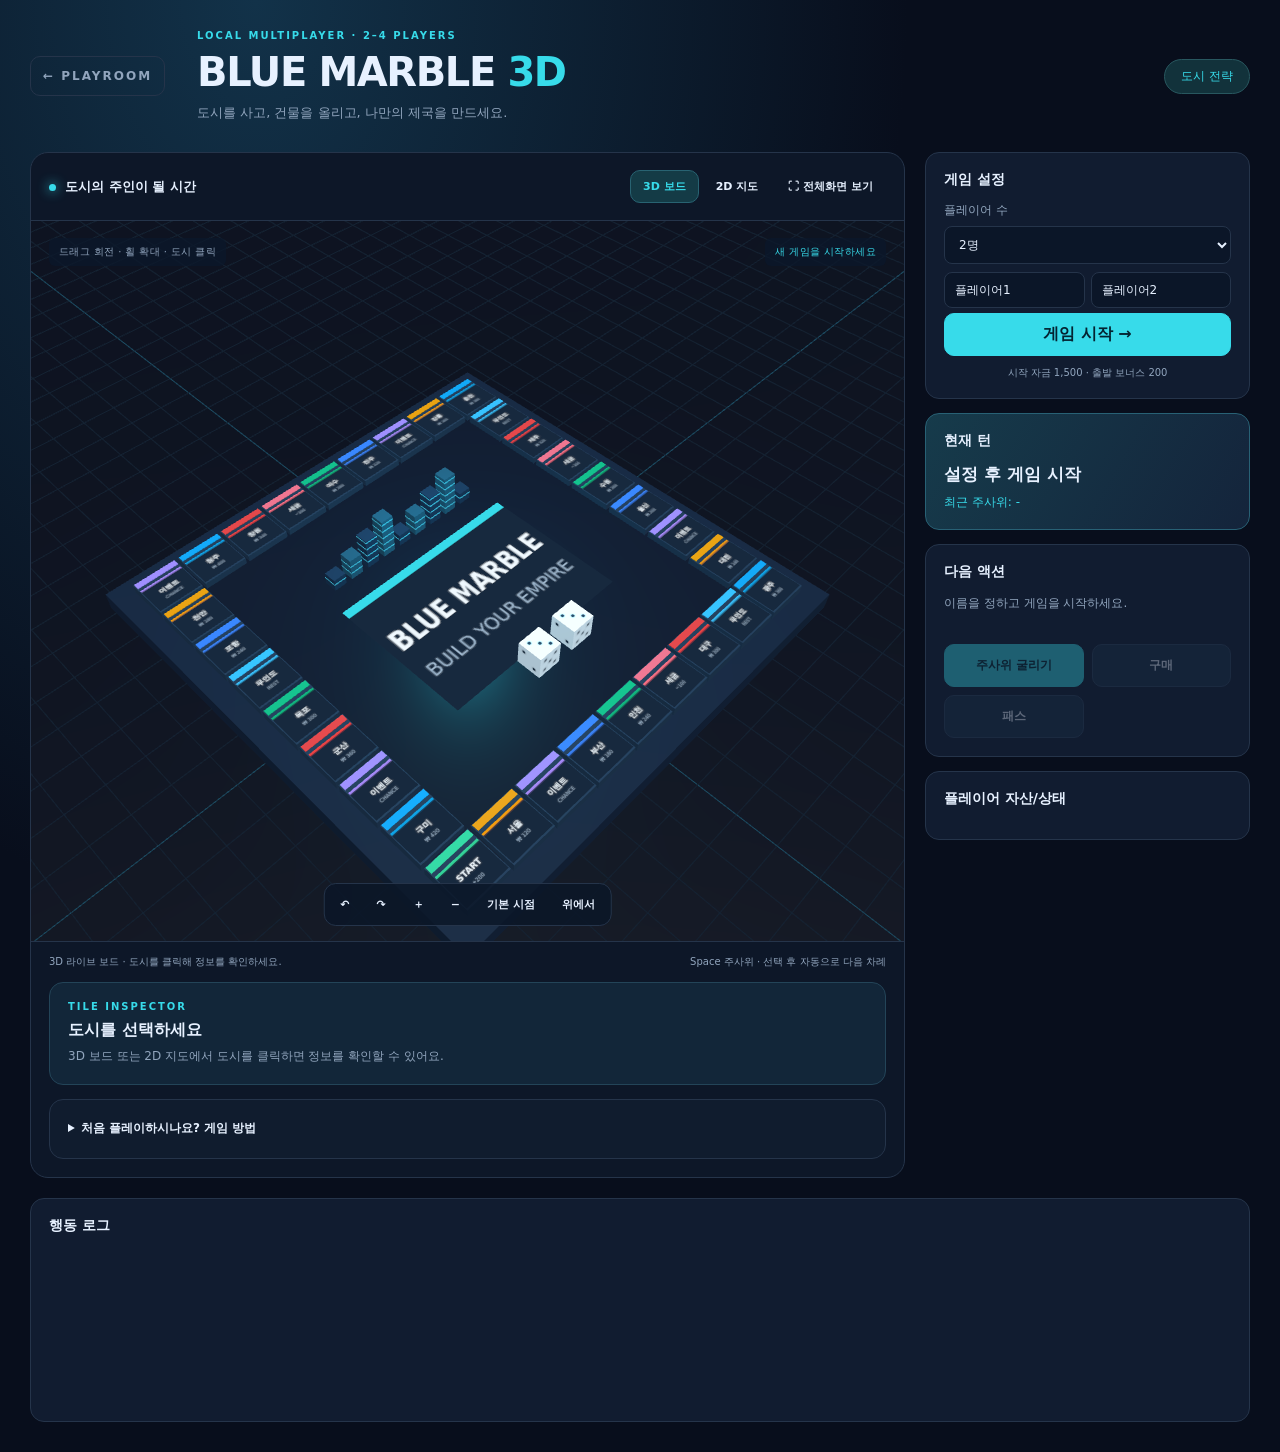
==== commit 3475e9cb: "Add board fullscreen, automatic turns, growing missions and 50 difficulty-tabbed circuits" ====
--- a/BlueMarble/index.html
+++ b/BlueMarble/index.html
@@ -6,6 +6,7 @@
   <meta name="theme-color" content="#080e1c" />
   <title>Blue Marble 3D — PLAYROOM</title>
   <link rel="stylesheet" href="style.css" />
+  <link rel="stylesheet" href="../assets/fullscreen.css" />
 </head>
 <body>
   <main class="page">
@@ -19,17 +20,58 @@
       <section class="board-section">
         <div class="board-toolbar">
           <div><span class="live-dot"></span><strong>도시의 주인이 될 시간</strong></div>
-          <div class="view-switch" role="group" aria-label="보드 보기"><button id="view-3d" type="button" aria-pressed="false" disabled>3D 보드</button><button id="view-2d" type="button" aria-pressed="true">2D 지도</button></div>
+          <div class="view-switch" role="group" aria-label="보드 보기"><button id="view-3d" type="button" aria-pressed="false" disabled>3D 보드</button><button id="view-2d" type="button" aria-pressed="true">2D 지도</button><button id="board-fullscreen-btn" type="button" aria-pressed="false">⛶ 전체화면 보기</button></div>
         </div>
+        <div id="board-play-surface" class="board-play-surface" tabindex="-1">
+          <div id="board-fullscreen-actions" class="board-fullscreen-actions" aria-label="전체화면 게임 조작" hidden>
+            <div id="fullscreen-turn-info" class="fullscreen-turn-info" role="status" aria-live="polite"></div>
+            <div class="fullscreen-button-row">
+              <button id="fullscreen-start-btn" type="button">게임 시작</button>
+              <button id="fullscreen-roll-btn" type="button" class="fullscreen-primary">주사위 굴리기</button>
+              <button id="fullscreen-buy-btn" type="button">구매</button>
+              <button id="fullscreen-pass-btn" type="button">패스</button>
+              <button id="fullscreen-exit-btn" type="button" aria-label="전체화면 닫기">⛶ 닫기</button>
+            </div>
+          </div>
         <div id="scene-wrap" class="scene-wrap" hidden>
           <div id="scene-3d" class="scene-3d" aria-label="3D 블루마블 보드. 드래그로 회전, 휠로 확대. 도시는 클릭해서 확인하세요."></div>
           <div class="scene-caption"><span>드래그 회전 · 휠 확대 · 도시 클릭</span><span id="scene-status">3D 준비 중</span></div>
           <div class="camera-controls" role="group" aria-label="카메라 조절"><button id="camera-left" type="button" aria-label="왼쪽 회전">↶</button><button id="camera-right" type="button" aria-label="오른쪽 회전">↷</button><button id="camera-in" type="button" aria-label="확대">＋</button><button id="camera-out" type="button" aria-label="축소">−</button><button id="camera-home" type="button">기본 시점</button><button id="camera-top" type="button">위에서</button></div>
         </div>
         <div id="board" class="board" aria-label="게임 보드"></div>
-        <div class="board-footer"><span id="view-status" role="status">2D 지도 · 3D 보드를 준비하고 있습니다.</span><span>Space 주사위 · Enter 턴 종료</span></div>
+  <div id="owned-cities-modal" class="modal-overlay" hidden>
+    <div class="modal-card" role="dialog" aria-modal="true" aria-labelledby="owned-cities-title">
+      <div class="modal-head">
+        <h3 id="owned-cities-title">보유 도시</h3>
+        <button id="owned-cities-close" class="modal-close" type="button" aria-label="닫기">닫기</button>
+      </div>
+      <div id="owned-cities-body" class="modal-body"></div>
+    </div>
+  </div>
+
+  <div id="city-arrival-modal" class="modal-overlay" hidden>
+    <div class="modal-card" role="dialog" aria-modal="true" aria-labelledby="city-arrival-title">
+      <div class="modal-head">
+        <h3 id="city-arrival-title">도시 정보</h3>
+        <button id="city-arrival-close" class="modal-close" type="button" aria-label="닫기">닫기</button>
+      </div>
+      <div id="city-arrival-body" class="modal-body"></div>
+      <div class="modal-actions">
+        <button id="city-buy-btn" type="button">구매</button>
+        <button id="city-pass-btn" type="button">패스</button>
+        <button id="city-build-house-btn" type="button">집 건설</button>
+        <button id="city-build-building-btn" type="button">빌딩 건설</button>
+        <button id="city-build-hotel-btn" type="button">호텔 건설</button>
+      </div>
+    </div>
+  </div>
+
+  <div id="toast-container" class="toast-container" aria-live="polite" aria-atomic="false"></div>
+
+        </div>
+        <div class="board-footer"><span id="view-status" role="status">2D 지도 · 3D 보드를 준비하고 있습니다.</span><span>Space 주사위 · 선택 후 자동으로 다음 차례</span></div>
         <section class="panel tile-inspector" aria-live="polite"><div><p class="eyebrow">TILE INSPECTOR</p><h2 id="tile-inspector-title">도시를 선택하세요</h2><p id="tile-inspector-info">3D 보드 또는 2D 지도에서 도시를 클릭하면 정보를 확인할 수 있어요.</p></div><button id="inspect-action" type="button" hidden>현재 도시 액션</button></section>
-        <details class="panel rules-panel"><summary>처음 플레이하시나요? 게임 방법</summary><p>2~4명이 한 기기에서 번갈아 플레이합니다. 이름을 정한 뒤 게임을 시작하고 주사위를 굴리세요. 빈 도시에 도착하면 구매하거나 패스할 수 있습니다. 본인 도시에 집·빌딩·호텔을 지어 임대료를 올리고, 상대 도시에 도착하면 임대료를 냅니다.</p><p>출발점을 지나면 200을 받고, 세금은 100, 무인도는 다음 턴 한 번 쉬기입니다. 이벤트는 이동·은행 납부·도시 강탈을 일으킵니다. 마지막까지 파산하지 않은 플레이어가 승리합니다.</p></details>
+        <details class="panel rules-panel"><summary>처음 플레이하시나요? 게임 방법</summary><p>2~4명이 한 기기에서 번갈아 플레이합니다. 이름을 정한 뒤 게임을 시작하고 주사위를 굴리세요. 빈 도시에 도착하면 구매하거나 패스할 수 있습니다. 본인 도시에 도착하면 집·빌딩·호텔을 지어 임대료를 올리고, 상대 도시에 도착하면 임대료를 냅니다. 구매·패스·일반 도착은 자동으로 다음 차례로 넘어갑니다. 본인 도시의 건설 선택은 창을 닫으면 완료됩니다.</p><p>출발점을 지나면 200을 받고, 세금은 100, 무인도는 다음 턴 한 번 쉬기입니다. 이벤트는 이동·은행 납부·도시 강탈을 일으킵니다. 마지막까지 파산하지 않은 플레이어가 승리합니다.</p></details>
       </section>
 
       <aside class="side-panel">
@@ -57,7 +99,6 @@
             <button id="roll-btn">주사위 굴리기</button>
             <button id="buy-btn">구매</button>
             <button id="pass-btn">패스</button>
-            <button id="end-turn-btn">턴 종료</button>
           </div>
         </section>
 
@@ -75,37 +116,9 @@
     </section>
   </main>
 
-  <div id="owned-cities-modal" class="modal-overlay" hidden>
-    <div class="modal-card" role="dialog" aria-modal="true" aria-labelledby="owned-cities-title">
-      <div class="modal-head">
-        <h3 id="owned-cities-title">보유 도시</h3>
-        <button id="owned-cities-close" class="modal-close" type="button" aria-label="닫기">닫기</button>
-      </div>
-      <div id="owned-cities-body" class="modal-body"></div>
-    </div>
-  </div>
-
-  <div id="city-arrival-modal" class="modal-overlay" hidden>
-    <div class="modal-card" role="dialog" aria-modal="true" aria-labelledby="city-arrival-title">
-      <div class="modal-head">
-        <h3 id="city-arrival-title">도시 정보</h3>
-        <button id="city-arrival-close" class="modal-close" type="button" aria-label="닫기">닫기</button>
-      </div>
-      <div id="city-arrival-body" class="modal-body"></div>
-      <div class="modal-actions">
-        <button id="city-buy-btn" type="button">구매</button>
-        <button id="city-pass-btn" type="button">패스</button>
-        <button id="city-end-btn" type="button">턴 종료</button>
-        <button id="city-build-house-btn" type="button">집 건설</button>
-        <button id="city-build-building-btn" type="button">빌딩 건설</button>
-        <button id="city-build-hotel-btn" type="button">호텔 건설</button>
-      </div>
-    </div>
-  </div>
-
-  <div id="toast-container" class="toast-container" aria-live="polite" aria-atomic="false"></div>
 
   <script src="app.js" defer></script>
   <script type="module" src="scene.js"></script>
+  <script type="module" src="fullscreen.js"></script>
 </body>
 </html>
--- a/BlueMarble/style.css
+++ b/BlueMarble/style.css
@@ -466,10 +466,6 @@
   border-color:var(--accent);
 }
 
-#end-turn-btn {
-  background:#243958;
-}
-
 .players-list {
   list-style:none;
   margin:0;
@@ -647,10 +643,6 @@
 
 #city-buy-btn {
   background:#167e80;
-}
-
-#city-end-btn {
-  background:#28496c;
 }
 
 .city-info-lines {
--- a/assets/fullscreen.css
+++ b/assets/fullscreen.css
@@ -0,0 +1,77 @@
+.board-play-surface { position: relative; }
+.board-fullscreen-actions { display: none; }
+.board-play-surface.is-board-fullscreen {
+  position: fixed;
+  inset: 0;
+  z-index: 2000;
+  width: 100vw;
+  height: 100vh;
+  height: 100dvh;
+  padding: 0;
+  border: 0;
+  border-radius: 0;
+  background: #091624;
+  overflow: hidden;
+  display: flex;
+  align-items: center;
+  justify-content: center;
+}
+.board-play-surface:fullscreen { position: relative; width: 100%; height: 100%; }
+.board-play-surface.is-board-fullscreen .board-fullscreen-actions {
+  display: flex;
+  flex-direction: column;
+  align-items: flex-end;
+  gap: 9px;
+  position: absolute;
+  top: max(16px, env(safe-area-inset-top));
+  right: max(16px, env(safe-area-inset-right));
+  z-index: 1100;
+  max-width: calc(100% - 32px);
+  padding: 12px;
+  border: 1px solid #3e6575;
+  border-radius: 13px;
+  background: #0c1d2ef2;
+  box-shadow: 0 10px 36px #0005;
+}
+.fullscreen-turn-info { color: #cbeae9; font: 600 12px system-ui, sans-serif; }
+.fullscreen-button-row { display: flex; justify-content: flex-end; flex-wrap: wrap; gap: 7px; }
+.board-fullscreen-actions button {
+  padding: 11px 14px;
+  border: 1px solid #3b5769;
+  border-radius: 8px;
+  background: #20364c;
+  color: #eaf7ff;
+  font: 600 12px system-ui, sans-serif;
+  cursor: pointer;
+}
+.board-fullscreen-actions button.fullscreen-primary { background: #6be2c2; border-color: #6be2c2; color: #0b302a; }
+.board-fullscreen-actions button:disabled { opacity: .45; cursor: not-allowed; }
+.board-fullscreen-actions button:focus-visible { outline: 3px solid #a3ffe7; outline-offset: 3px; }
+.board-play-surface.is-board-fullscreen .scene-wrap,
+.board-play-surface.is-board-fullscreen .scene-3d,
+.board-play-surface.is-board-fullscreen #stage3d {
+  width: 100%; height: 100%; max-height: none; border-radius: 0;
+}
+.board-play-surface.is-board-fullscreen .scene-caption { top: auto; bottom: 75px; right: auto; }
+.board-play-surface.is-board-fullscreen #board,
+.board-play-surface.is-board-fullscreen #boardWrapper {
+  flex: none;
+  width: min(100vw, calc(100dvh - 140px));
+  height: min(100vw, calc(100dvh - 140px));
+  margin: 116px auto 24px;
+}
+.board-play-surface.is-board-fullscreen .board-cell { min-height: 0; }
+/* Blue Marble uses a grid; ladder's child grid should fill its own square. */
+.board-play-surface.is-board-fullscreen #boardWrapper #board {
+  width: auto; height: auto; margin: 0;
+}
+.board-play-surface.is-board-fullscreen .modal-overlay { z-index: 1000; }
+.board-play-surface.is-board-fullscreen .modal-card { max-height: calc(100dvh - 160px); margin-top: 104px; }
+@media (max-width: 540px) {
+  .board-play-surface.is-board-fullscreen .board-fullscreen-actions { top: max(8px, env(safe-area-inset-top)); right: max(8px, env(safe-area-inset-right)); padding: 9px; gap: 7px; max-width: calc(100% - 16px); }
+  .board-fullscreen-actions button { font-size: 11px; padding: 10px; }
+  .fullscreen-turn-info { font-size: 11px; }
+  .board-play-surface.is-board-fullscreen .camera-controls { max-width: calc(100vw - 20px); flex-wrap: wrap; justify-content: center; }
+  .board-play-surface.is-board-fullscreen .modal-card { margin-top: 120px; max-height: calc(100dvh - 175px); }
+}
+[hidden] { display: none !important; }
